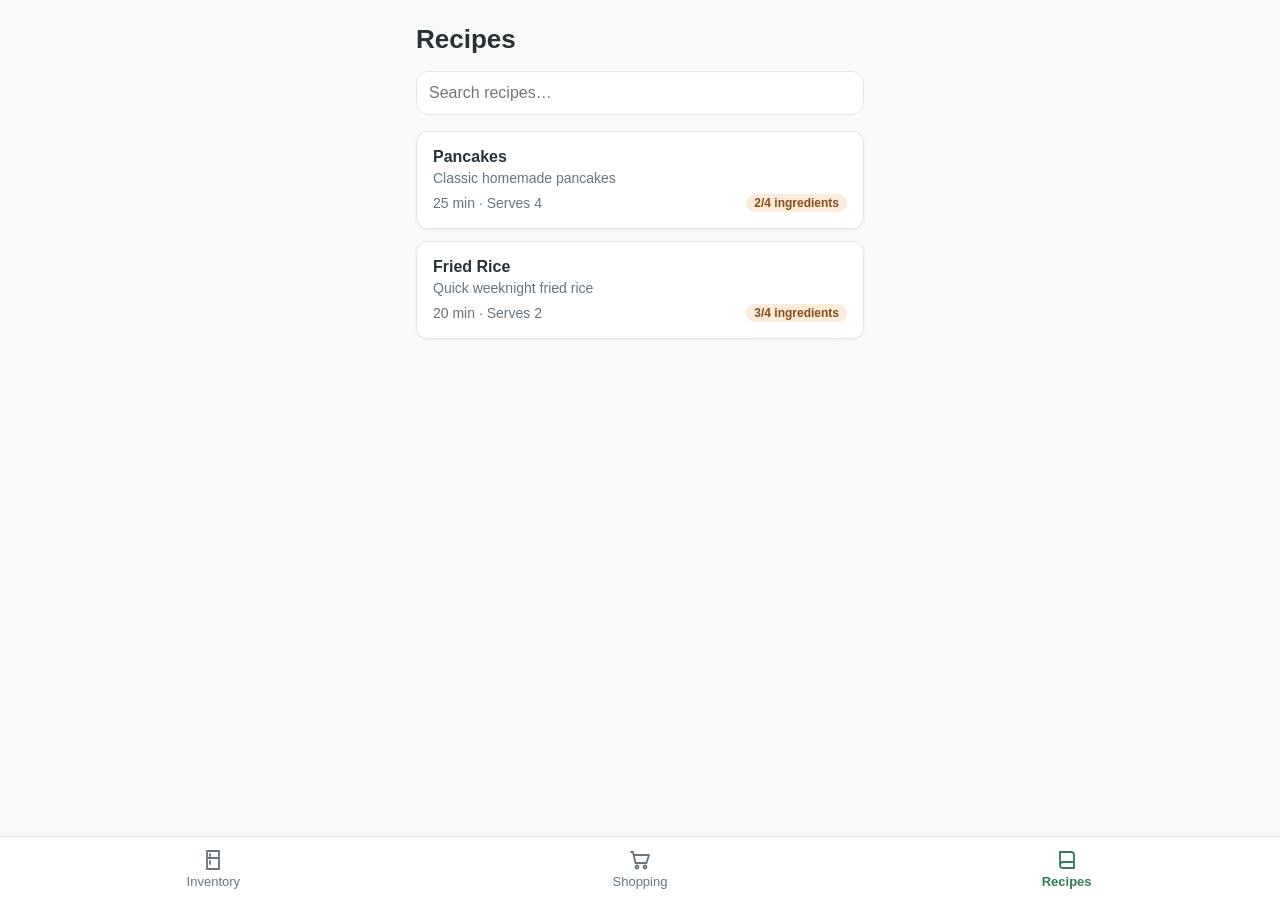
==== pages/recipes.html @ 9f6634e7 "Project foundation" ====
<!DOCTYPE html>
<html lang="en">
<head>
  <meta charset="UTF-8">
  <meta name="viewport" content="width=device-width, initial-scale=1, viewport-fit=cover">
  <title>Recipes · Kitchen Companion</title>
  <link rel="stylesheet" href="../css/global.css">
  <link rel="stylesheet" href="../css/recipes.css">
</head>
<body data-page="recipes" data-root="..">
  <main class="app">
    <header class="page-header">
      <h1>Recipes</h1>
    </header>

    <label for="recipe-search" class="visually-hidden">Search recipes</label>
    <input id="recipe-search" class="input" type="search" placeholder="Search recipes…">

    <ul id="recipe-list" class="card-list recipe-list"></ul>
  </main>

  <nav id="bottom-nav"></nav>

  <script type="module" src="../js/recipes.js"></script>
</body>
</html>
---- css/global.css ----
/* Shared design system. Feature-specific styles go in their own CSS file. */

:root {
  --color-primary: #2e7d5b;
  --color-secondary: #a8c9b0;
  --color-bg: #f8faf7;
  --color-surface: #ffffff;
  --color-accent: #f4a261;
  --color-text: #263238;
  --color-text-muted: #66757f;
  --color-border: #e1e8e2;
  --color-error: #c94c4c;
  --color-success: #2e7d5b;

  --font: -apple-system, BlinkMacSystemFont, "Segoe UI", Roboto, Helvetica, Arial, sans-serif;
  --fs-h1: 26px;
  --fs-h2: 20px;
  --fs-body: 16px;
  --fs-small: 14px;
  --fs-nav: 13px;

  --space-1: 4px;
  --space-2: 8px;
  --space-3: 12px;
  --space-4: 16px;
  --space-5: 24px;

  --radius: 12px;
  --radius-pill: 999px;
  --shadow: 0 1px 3px rgba(38, 50, 56, 0.08);
  --nav-height: 64px;
  --max-width: 480px;
}

* {
  box-sizing: border-box;
}

body {
  margin: 0;
  font-family: var(--font);
  font-size: var(--fs-body);
  color: var(--color-text);
  background: var(--color-bg);
  overflow-x: hidden;
}

h1 { font-size: var(--fs-h1); margin: 0; }
h2 { font-size: var(--fs-h2); margin: 0 0 var(--space-3); }

:focus-visible {
  outline: 3px solid var(--color-accent);
  outline-offset: 2px;
}

.visually-hidden {
  position: absolute;
  width: 1px;
  height: 1px;
  overflow: hidden;
  clip: rect(0 0 0 0);
  white-space: nowrap;
}

/* ---------- Layout ---------- */

.app {
  max-width: var(--max-width);
  margin: 0 auto;
  padding: var(--space-5) var(--space-4);
  padding-top: calc(var(--space-5) + env(safe-area-inset-top));
  padding-bottom: calc(var(--nav-height) + var(--space-5) + env(safe-area-inset-bottom));
}

.page-header {
  display: flex;
  align-items: center;
  justify-content: space-between;
  gap: var(--space-3);
  margin-bottom: var(--space-4);
}

.section {
  margin-top: var(--space-5);
}

.text-muted {
  color: var(--color-text-muted);
  font-size: var(--fs-small);
}

/* ---------- Buttons ---------- */

.btn {
  display: inline-flex;
  align-items: center;
  justify-content: center;
  gap: var(--space-2);
  min-height: 44px;
  padding: 0 var(--space-4);
  border: 1px solid transparent;
  border-radius: var(--radius-pill);
  font: inherit;
  font-weight: 600;
  cursor: pointer;
}

.btn-primary { background: var(--color-primary); color: #fff; }
.btn-secondary { background: var(--color-surface); color: var(--color-primary); border-color: var(--color-border); }
.btn-small { min-height: 36px; font-size: var(--fs-small); }
.btn:disabled { opacity: 0.5; cursor: not-allowed; }

/* ---------- Cards ---------- */

.card-list {
  list-style: none;
  margin: 0;
  padding: 0;
  display: grid;
  gap: var(--space-3);
}

.card {
  background: var(--color-surface);
  border: 1px solid var(--color-border);
  border-radius: var(--radius);
  padding: var(--space-4);
  box-shadow: var(--shadow);
}

.card-title {
  font-size: var(--fs-body);
  font-weight: 600;
  margin: 0 0 var(--space-1);
}

/* ---------- Forms ---------- */

.form-field {
  display: grid;
  gap: var(--space-1);
  margin-bottom: var(--space-3);
}

.form-field label {
  font-size: var(--fs-small);
  font-weight: 600;
}

.input,
.select {
  width: 100%;
  min-height: 44px;
  padding: 0 var(--space-3);
  border: 1px solid var(--color-border);
  border-radius: var(--radius);
  background: var(--color-surface);
  font: inherit;
  color: inherit;
}

.form-error {
  color: var(--color-error);
  font-size: var(--fs-small);
}

/* ---------- Chips (filters) ---------- */

.chip-row {
  display: flex;
  gap: var(--space-2);
  overflow-x: auto;
  padding: var(--space-3) 0;
}

.chip {
  flex-shrink: 0;
  min-height: 36px;
  padding: 0 var(--space-3);
  border: 1px solid var(--color-border);
  border-radius: var(--radius-pill);
  background: var(--color-surface);
  font: inherit;
  font-size: var(--fs-small);
  cursor: pointer;
}

.chip[aria-pressed="true"] {
  background: var(--color-primary);
  border-color: var(--color-primary);
  color: #fff;
}

/* ---------- Badges ---------- */

.badge {
  display: inline-block;
  padding: 2px var(--space-2);
  border-radius: var(--radius-pill);
  font-size: 12px;
  font-weight: 600;
  background: var(--color-border);
  color: var(--color-text);
}

.badge-success { background: #e3f1e9; color: var(--color-success); }
.badge-warning { background: #fdebdc; color: #8a4b16; }
.badge-error { background: #f8e1e1; color: var(--color-error); }

/* ---------- Alerts, empty states, toast ---------- */

.alert {
  padding: var(--space-3) var(--space-4);
  border-radius: var(--radius);
  background: #fdebdc;
  color: #8a4b16;
  font-size: var(--fs-small);
}

.alert-error { background: #f8e1e1; color: var(--color-error); }

.empty-state {
  text-align: center;
  padding: var(--space-5);
  color: var(--color-text-muted);
}

.toast {
  position: fixed;
  left: 50%;
  bottom: calc(var(--nav-height) + var(--space-4) + env(safe-area-inset-bottom));
  transform: translateX(-50%);
  padding: var(--space-3) var(--space-4);
  border-radius: var(--radius);
  background: var(--color-text);
  color: #fff;
  font-size: var(--fs-small);
  opacity: 0;
  pointer-events: none;
  transition: opacity 0.2s;
}

.toast.show { opacity: 1; }

/* ---------- Modal ---------- */

.modal {
  width: min(100% - 32px, 420px);
  border: none;
  border-radius: var(--radius);
  padding: var(--space-5);
}

.modal::backdrop {
  background: rgba(38, 50, 56, 0.4);
}

/* ---------- Bottom navigation ---------- */

#bottom-nav {
  position: fixed;
  left: 0;
  right: 0;
  bottom: 0;
  display: flex;
  justify-content: space-around;
  height: calc(var(--nav-height) + env(safe-area-inset-bottom));
  padding-bottom: env(safe-area-inset-bottom);
  background: var(--color-surface);
  border-top: 1px solid var(--color-border);
}

.nav-link {
  flex: 1;
  max-width: 160px;
  display: flex;
  flex-direction: column;
  align-items: center;
  justify-content: center;
  gap: 2px;
  font-size: var(--fs-nav);
  color: var(--color-text-muted);
  text-decoration: none;
}

.nav-link svg {
  width: 24px;
  height: 24px;
  fill: none;
  stroke: currentColor;
  stroke-width: 1.8;
  stroke-linecap: round;
  stroke-linejoin: round;
}

.nav-link.active {
  color: var(--color-primary);
  font-weight: 600;
}
---- css/recipes.css ----
/* Recipes page styles — owned by Developer 3. */

.recipe-list {
  margin-top: var(--space-4);
}

.recipe-list p {
  margin: 0 0 var(--space-1);
}

.recipe-meta {
  display: flex;
  justify-content: space-between;
  align-items: center;
  margin-top: var(--space-2);
}
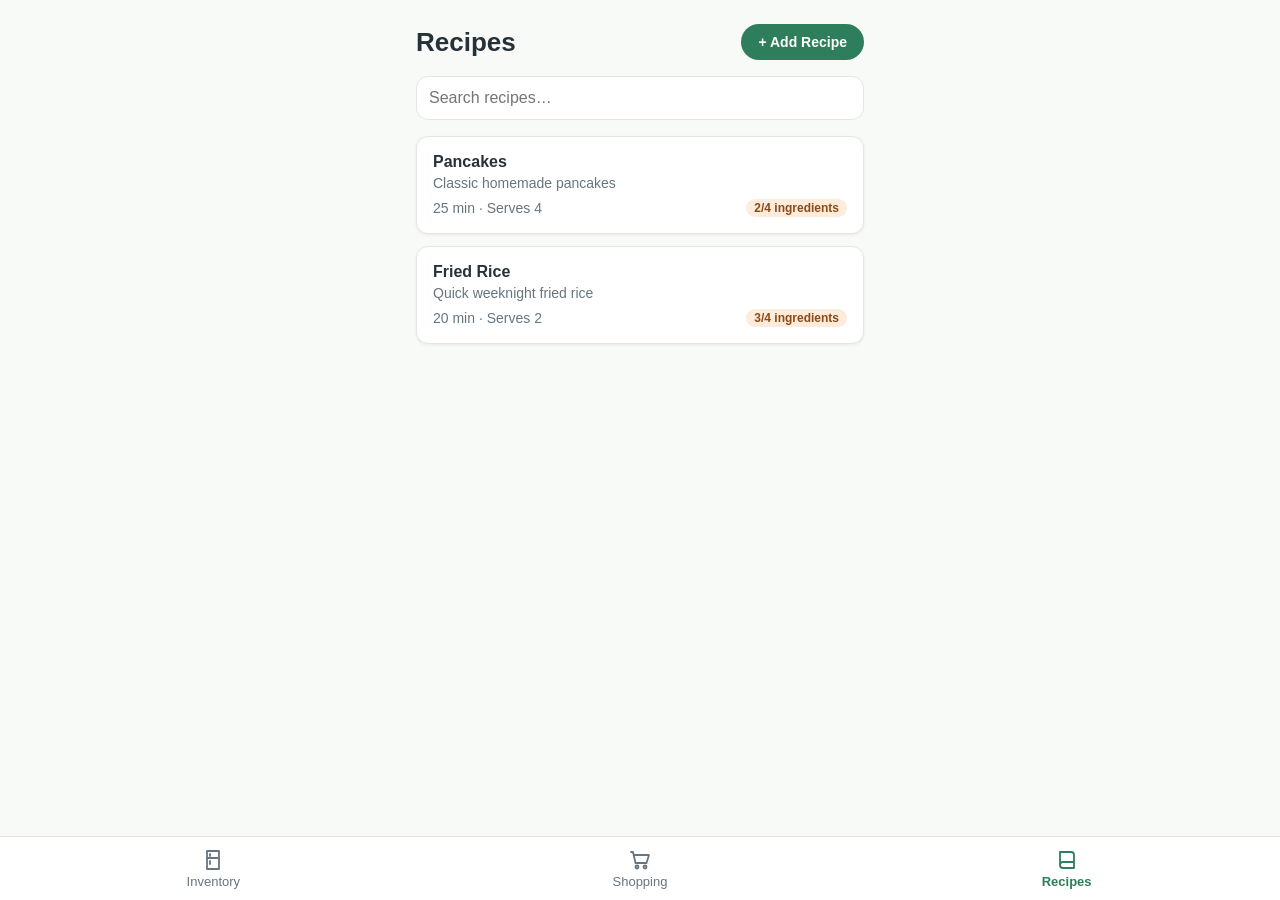
==== commit d1cef2a5: "WIP: in-progress edits saved before Phase 2.1 rebuild" ====
--- a/pages/recipes.html
+++ b/pages/recipes.html
@@ -11,6 +11,7 @@
   <main class="app">
     <header class="page-header">
       <h1>Recipes</h1>
+      <button id="add-recipe-btn" class="btn btn-primary btn-small" type="button">+ Add Recipe</button>
     </header>
 
     <label for="recipe-search" class="visually-hidden">Search recipes</label>
@@ -19,6 +20,49 @@
     <ul id="recipe-list" class="card-list recipe-list"></ul>
   </main>
 
+  <dialog id="recipe-dialog" class="modal" aria-labelledby="recipe-dialog-title">
+    <form id="recipe-form" novalidate>
+      <h2 id="recipe-dialog-title">Add Recipe</h2>
+      <div class="form-field">
+        <label for="recipe-name">Name</label>
+        <input id="recipe-name" class="input" type="text">
+      </div>
+      <div class="form-field">
+        <label for="recipe-description">Description</label>
+        <input id="recipe-description" class="input" type="text">
+      </div>
+      <div class="form-row">
+        <div class="form-field">
+          <label for="recipe-prep">Prep (min)</label>
+          <input id="recipe-prep" class="input" type="number" min="0" value="0">
+        </div>
+        <div class="form-field">
+          <label for="recipe-cook">Cook (min)</label>
+          <input id="recipe-cook" class="input" type="number" min="0" value="0">
+        </div>
+        <div class="form-field">
+          <label for="recipe-servings">Servings</label>
+          <input id="recipe-servings" class="input" type="number" min="1" value="1">
+        </div>
+      </div>
+      <div class="form-field">
+        <label for="recipe-ingredients">Ingredients</label>
+        <span id="ingredients-hint" class="text-muted">One per line: amount, unit, name (e.g. 200 g Flour)</span>
+        <textarea id="recipe-ingredients" class="input" aria-describedby="ingredients-hint"></textarea>
+      </div>
+      <div class="form-field">
+        <label for="recipe-instructions">Steps</label>
+        <span id="instructions-hint" class="text-muted">One step per line</span>
+        <textarea id="recipe-instructions" class="input" aria-describedby="instructions-hint"></textarea>
+      </div>
+      <p id="recipe-error" class="form-error" role="alert"></p>
+      <div class="modal-actions">
+        <button id="recipe-cancel" class="btn btn-secondary" type="button">Cancel</button>
+        <button class="btn btn-primary" type="submit">Save</button>
+      </div>
+    </form>
+  </dialog>
+
   <nav id="bottom-nav"></nav>
 
   <script type="module" src="../js/recipes.js"></script>
--- a/css/global.css
+++ b/css/global.css
@@ -159,6 +159,18 @@
   color: inherit;
 }
 
+textarea.input {
+  min-height: 96px;
+  padding: var(--space-2) var(--space-3);
+  resize: vertical;
+}
+
+.form-row {
+  display: grid;
+  grid-template-columns: repeat(3, 1fr);
+  gap: var(--space-2);
+}
+
 .form-error {
   color: var(--color-error);
   font-size: var(--fs-small);
@@ -251,6 +263,13 @@
   padding: var(--space-5);
 }
 
+.modal-actions {
+  display: flex;
+  justify-content: flex-end;
+  gap: var(--space-2);
+  margin-top: var(--space-4);
+}
+
 .modal::backdrop {
   background: rgba(38, 50, 56, 0.4);
 }
